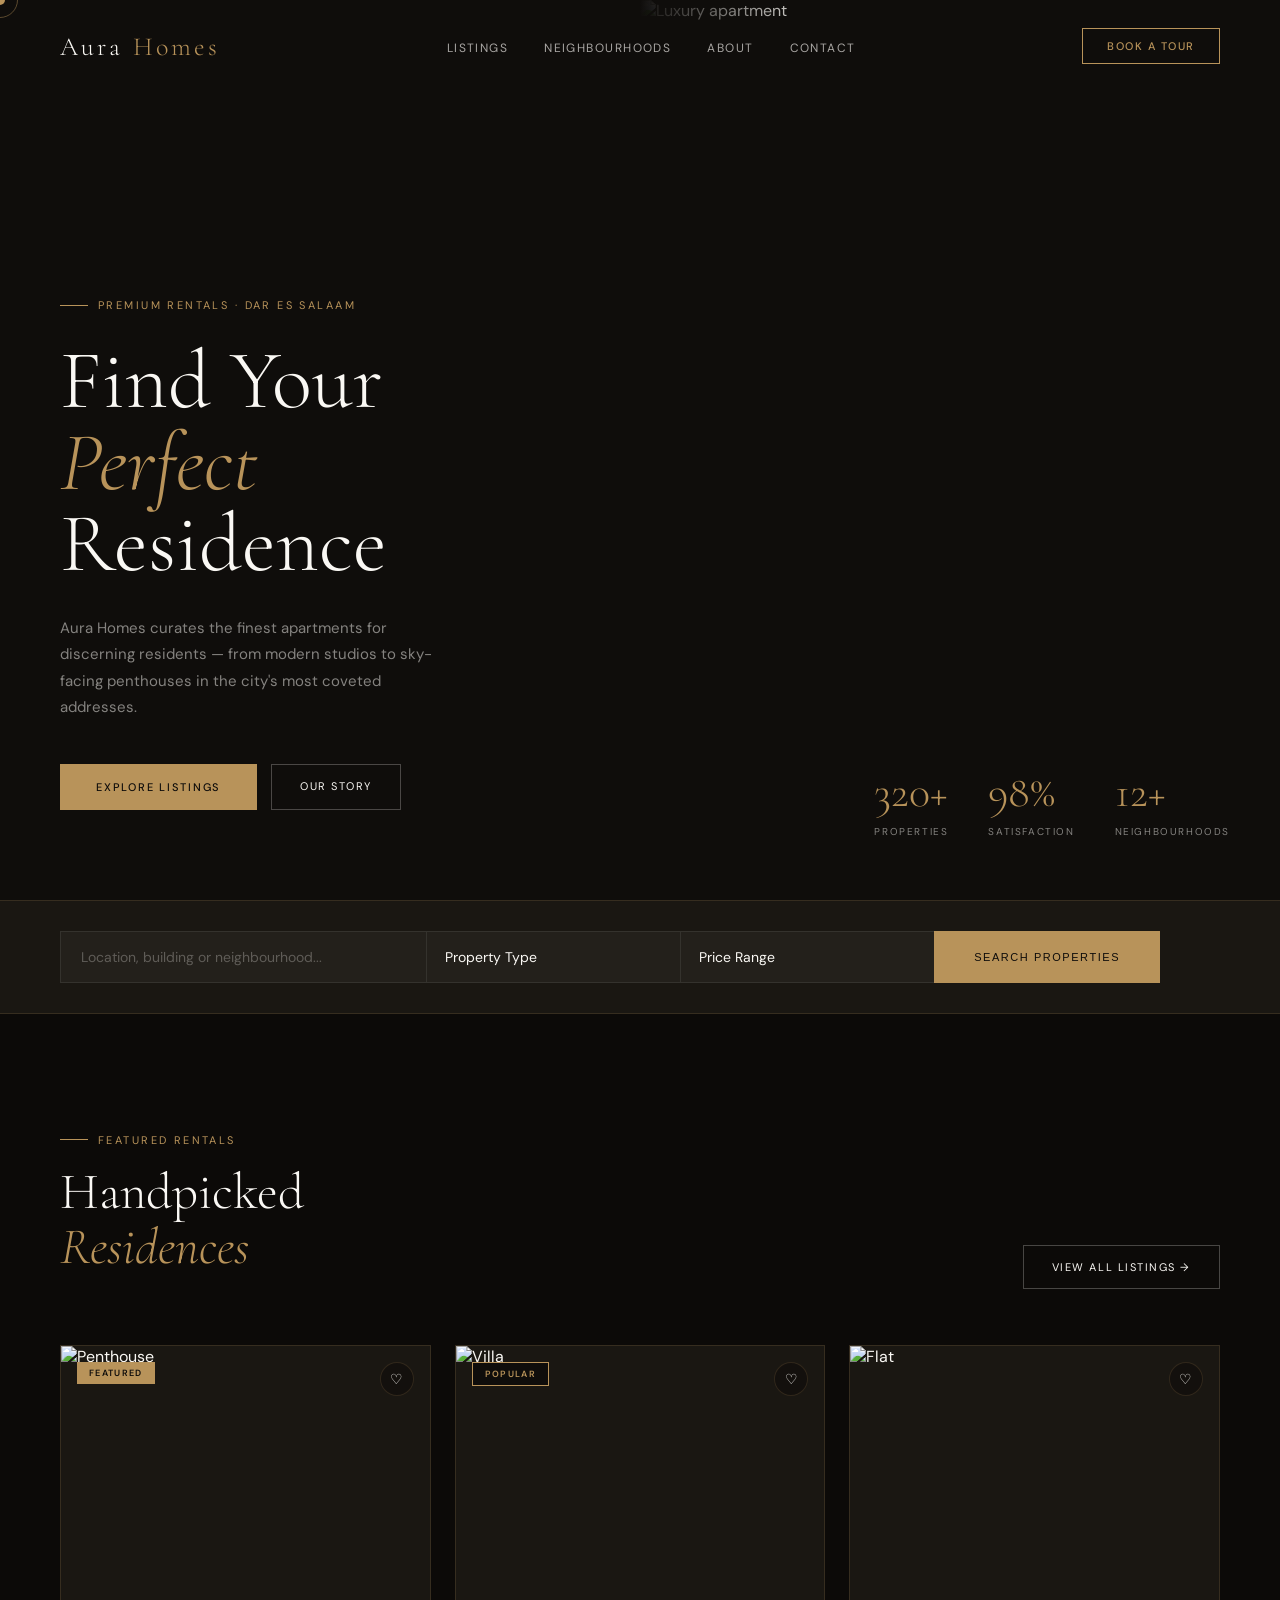
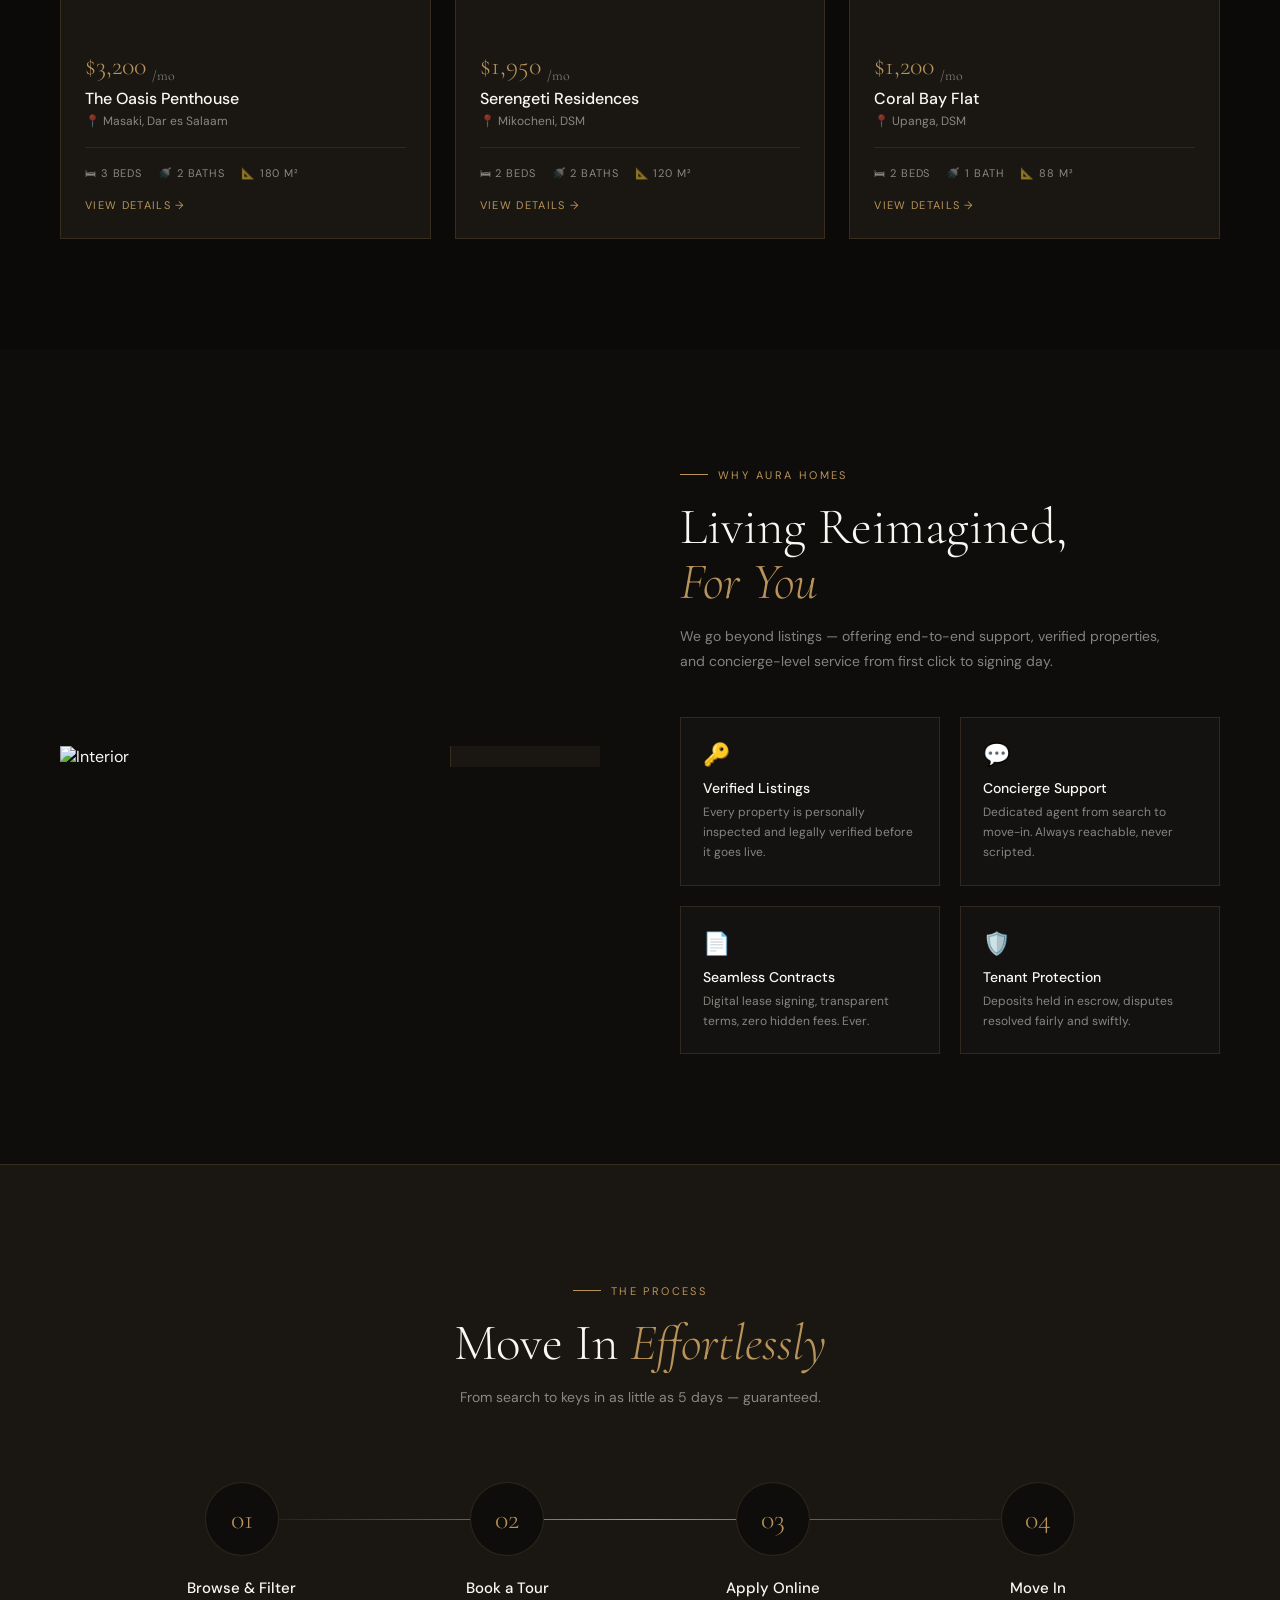
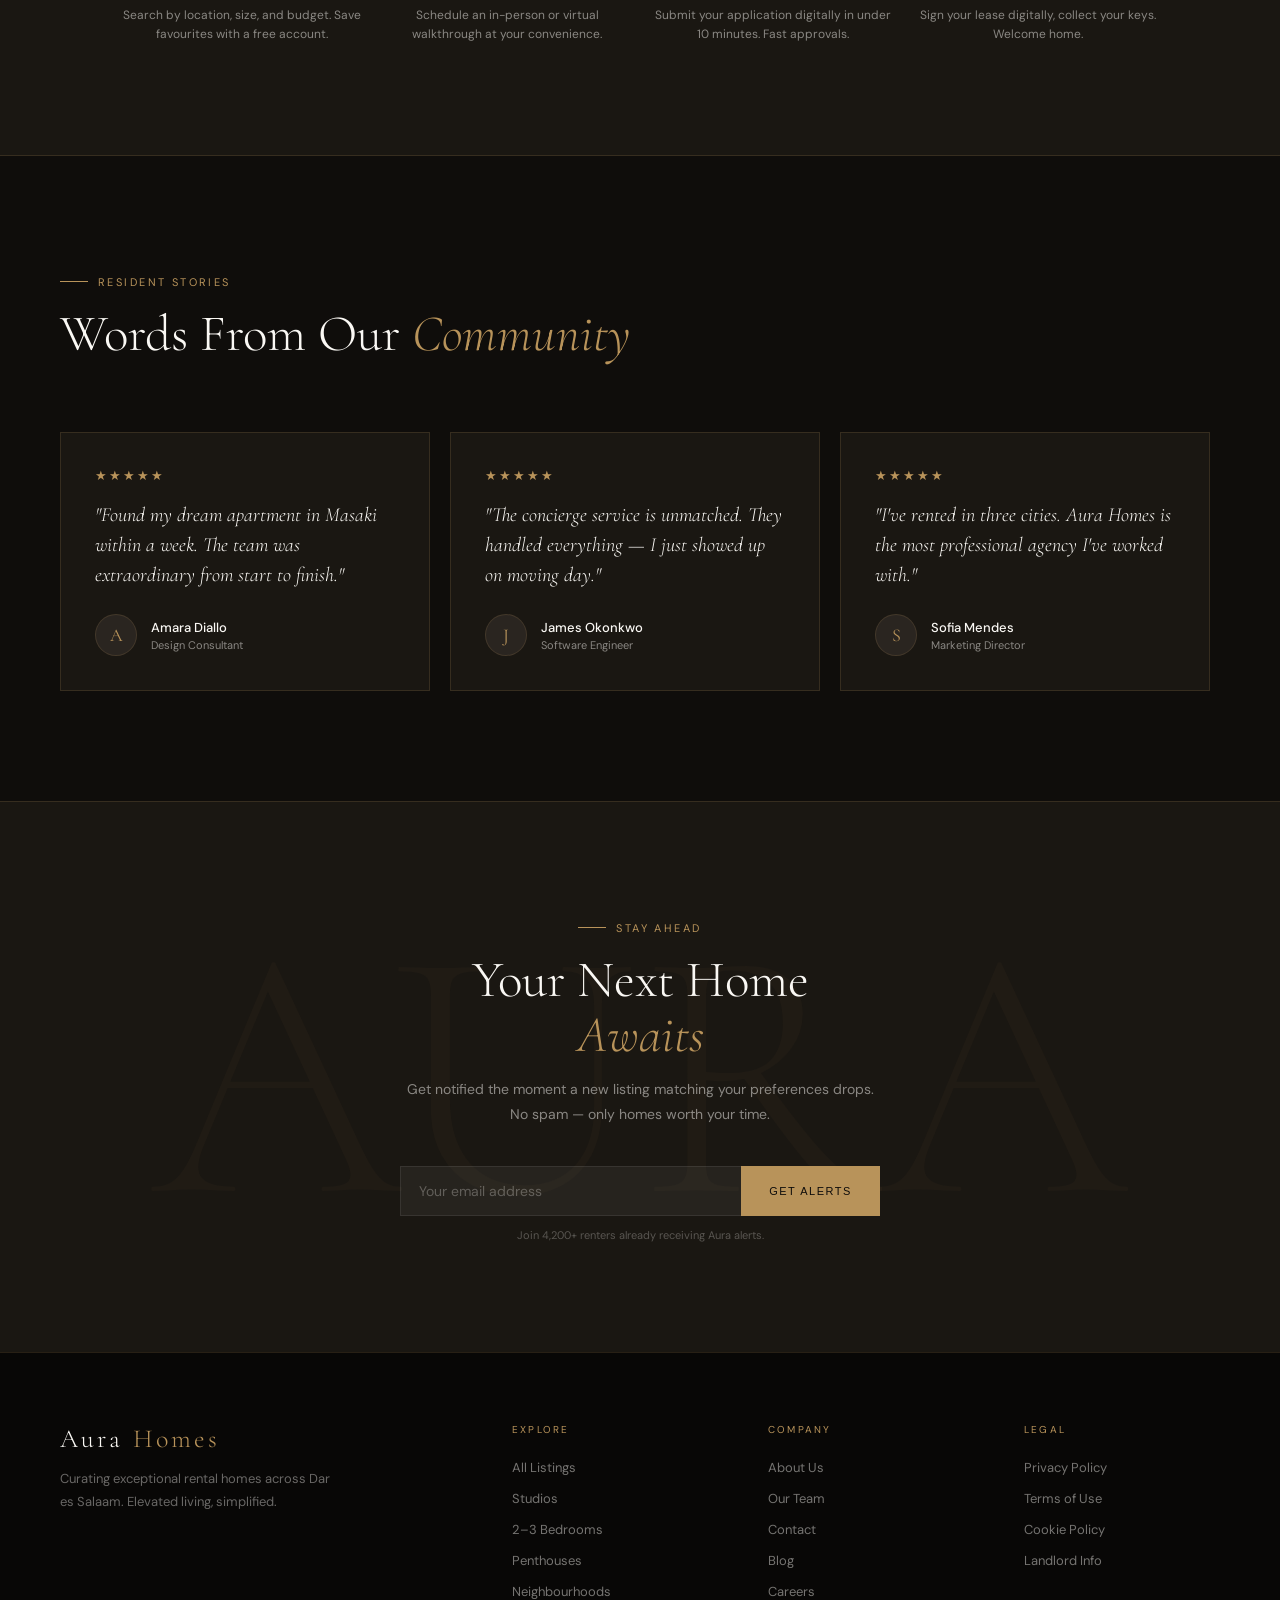
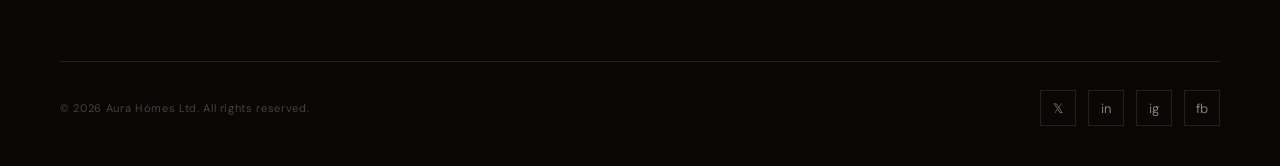
==== index.html @ 18a0aa03 "Add files via upload" ====
<!DOCTYPE html>
<html lang="en">
<head>
<meta charset="UTF-8"/>
<meta name="viewport" content="width=device-width, initial-scale=1.0"/>
<title>Aura Homes | Elevated Living in Dar es Salaam</title>
<link rel="stylesheet" href="shared.css"/>
<style>
/* ---- HERO ---- */
#hero {
  min-height: 100vh; display: grid; grid-template-columns: 1fr 1fr; position: relative;
}
.hero-left {
  display: flex; flex-direction: column; justify-content: flex-end;
  padding: 0 60px 90px; position: relative; z-index: 2;
}
.hero-tag { display: inline-flex; align-items: center; gap: 10px; font-size: 11px; letter-spacing: .22em; text-transform: uppercase; color: var(--gold); margin-bottom: 28px; opacity: 0; animation: fadeUp .8s .3s forwards; }
.hero-tag::before { content: ''; width: 28px; height: 1px; background: var(--gold); }
.hero-h1 { font-family: 'Cormorant Garamond', serif; font-size: clamp(58px, 6.5vw, 96px); font-weight: 300; line-height: .98; margin-bottom: 30px; opacity: 0; animation: fadeUp .9s .5s forwards; }
.hero-h1 em { font-style: italic; color: var(--gold); }
.hero-p { font-size: 15px; color: var(--muted); line-height: 1.75; max-width: 380px; margin-bottom: 44px; opacity: 0; animation: fadeUp .9s .7s forwards; }
.hero-actions { display: flex; gap: 14px; opacity: 0; animation: fadeUp .9s .9s forwards; }
.hero-right { position: relative; overflow: hidden; opacity: 0; animation: fadeIn 1.2s .4s forwards; }
.hero-right img { width: 100%; height: 100%; object-fit: cover; transform: scale(1.06); animation: slowZoom 12s 1.4s ease-out forwards; }
.hero-right::after { content: ''; position: absolute; inset: 0; background: linear-gradient(to right, var(--ink) 0%, transparent 30%); }
.hero-stats { position: absolute; bottom: 60px; right: 50px; display: flex; gap: 40px; z-index: 3; opacity: 0; animation: fadeUp .8s 1.2s forwards; }
.stat-num { font-family: 'Cormorant Garamond', serif; font-size: 44px; font-weight: 300; color: var(--gold); display: block; }
.stat-label { font-size: 10px; letter-spacing: .16em; text-transform: uppercase; color: var(--muted); }

/* SEARCH */
#search-bar { background: var(--card-bg); border-top: 1px solid var(--border); border-bottom: 1px solid var(--border); padding: 30px 60px; }
.search-row { display: flex; gap: 0; max-width: 1100px; }
.s-input { flex: 1.5; padding: 16px 20px; background: rgba(255,255,255,.04); border: 1px solid var(--border-sub); border-right: none; color: var(--canvas); font-family: 'DM Sans', sans-serif; font-size: 14px; outline: none; transition: border-color .3s; }
.s-input::placeholder { color: rgba(250,248,244,.28); }
.s-input:focus { border-color: var(--gold); z-index: 1; }
.s-select { flex: 1; padding: 16px 18px; background: rgba(255,255,255,.04); border: 1px solid var(--border-sub); border-right: none; color: var(--canvas); font-family: 'DM Sans', sans-serif; font-size: 14px; outline: none; appearance: none; cursor: none; }
.s-select option { background: #1a1712; }
.s-btn { padding: 16px 40px; background: var(--gold); border: none; color: var(--ink); font-size: 11px; font-weight: 500; letter-spacing: .14em; text-transform: uppercase; cursor: none; transition: background .3s; white-space: nowrap; }
.s-btn:hover { background: var(--gold-light); }

/* FEATURED */
#featured { background: var(--ink2); }
.feat-header { display: flex; justify-content: space-between; align-items: flex-end; margin-bottom: 56px; }
.listings-grid { display: grid; grid-template-columns: repeat(3,1fr); gap: 24px; }

/* WHY US */
#why { background: var(--ink); display: grid; grid-template-columns: 1fr 1fr; gap: 80px; align-items: center; }
.why-img-wrap { position: relative; overflow: hidden; }
.why-img-wrap img { width: 100%; display: block; }
.why-badge { position: absolute; bottom: -20px; right: -20px; width: 170px; height: 170px; background: var(--card-bg); border: 1px solid var(--border); display: flex; flex-direction: column; align-items: center; justify-content: center; }
.why-badge-num { font-family: 'Cormorant Garamond', serif; font-size: 50px; font-weight: 300; color: var(--gold); }
.why-badge-txt { font-size: 10px; letter-spacing: .14em; text-transform: uppercase; color: var(--muted); text-align: center; padding: 0 10px; }
.why-feats { display: grid; grid-template-columns: 1fr 1fr; gap: 20px; margin-top: 44px; }
.why-feat { padding: 22px; border: 1px solid var(--border); background: rgba(255,255,255,.02); transition: border-color .3s, background .3s; }
.why-feat:hover { border-color: var(--gold); background: var(--gold-dim); }
.why-feat-icon { font-size: 22px; margin-bottom: 10px; }
.why-feat-title { font-size: 14px; font-weight: 500; margin-bottom: 6px; }
.why-feat-text { font-size: 12px; color: var(--muted); line-height: 1.65; }

/* HOW IT WORKS */
#how { background: var(--card-bg); border-top: 1px solid var(--border); border-bottom: 1px solid var(--border); text-align: center; }
.how-head { max-width: 540px; margin: 0 auto 72px; }
.how-head .section-tag { justify-content: center; }
.steps { display: grid; grid-template-columns: repeat(4,1fr); gap: 2px; max-width: 1060px; margin: 0 auto; position: relative; }
.steps::before { content: ''; position: absolute; top: 37px; left: 12.5%; right: 12.5%; height: 1px; background: linear-gradient(to right, transparent, var(--gold), transparent); }
.step-num { width: 74px; height: 74px; border: 1px solid var(--border); background: var(--ink); border-radius: 50%; display: flex; align-items: center; justify-content: center; margin: 0 auto 22px; font-family: 'Cormorant Garamond', serif; font-size: 28px; font-weight: 300; color: var(--gold); position: relative; z-index: 1; transition: border-color .3s, background .3s; }
.step:hover .step-num { border-color: var(--gold); background: var(--gold-dim); }
.step-title { font-size: 15px; font-weight: 500; margin-bottom: 8px; }
.step-text { font-size: 12px; color: var(--muted); line-height: 1.65; padding: 0 10px; }

/* TESTIMONIALS */
#testimonials { background: var(--ink); overflow: hidden; }
.testi-head { display: flex; justify-content: space-between; align-items: flex-end; margin-bottom: 56px; }
.testi-track { display: flex; gap: 20px; animation: scrollTrack 30s linear infinite; width: max-content; }
.testi-track:hover { animation-play-state: paused; }
.testi-card { width: 370px; flex-shrink: 0; padding: 34px; background: var(--card-bg); border: 1px solid var(--border); transition: border-color .3s; }
.testi-card:hover { border-color: var(--gold); }
.stars { color: var(--gold); font-size: 13px; letter-spacing: 2px; margin-bottom: 16px; }
.testi-quote { font-family: 'Cormorant Garamond', serif; font-size: 20px; font-style: italic; font-weight: 300; line-height: 1.5; margin-bottom: 24px; }
.testi-author { display: flex; align-items: center; gap: 14px; }
.testi-av { width: 42px; height: 42px; border-radius: 50%; background: #2a2520; border: 1px solid var(--border); display: flex; align-items: center; justify-content: center; font-family: 'Cormorant Garamond', serif; font-size: 18px; color: var(--gold); }
.testi-name { font-size: 13px; font-weight: 500; margin-bottom: 2px; }
.testi-role { font-size: 11px; color: var(--muted); }

/* CTA BAND */
#cta-band { background: var(--card-bg); border-top: 1px solid var(--border); text-align: center; position: relative; overflow: hidden; }
#cta-band::before { content: 'AURA'; position: absolute; top: 50%; left: 50%; transform: translate(-50%,-50%); font-family: 'Cormorant Garamond', serif; font-size: 28vw; font-weight: 300; color: rgba(184,147,90,.035); white-space: nowrap; pointer-events: none; }
.cta-inner { position: relative; z-index: 1; max-width: 640px; margin: 0 auto; }
.cta-inner .section-tag { justify-content: center; }
.cta-inner .section-sub { margin: 0 auto 40px; }
.email-row { display: flex; max-width: 480px; margin: 0 auto; }
.email-input { flex: 1; padding: 15px 18px; background: rgba(255,255,255,.05); border: 1px solid var(--border-sub); border-right: none; color: var(--canvas); font-family: 'DM Sans', sans-serif; font-size: 14px; outline: none; transition: border-color .3s; }
.email-input::placeholder { color: rgba(250,248,244,.28); }
.email-input:focus { border-color: var(--gold); }
.email-btn { padding: 15px 28px; background: var(--gold); border: none; color: var(--ink); font-size: 11px; font-weight: 500; letter-spacing: .14em; text-transform: uppercase; cursor: none; transition: background .3s; }
.email-btn:hover { background: var(--gold-light); }
.cta-note { font-size: 11px; color: rgba(250,248,244,.28); margin-top: 12px; }

/* ANIMATIONS */
@keyframes fadeUp { from { opacity:0; transform: translateY(30px); } to { opacity:1; transform: translateY(0); } }
@keyframes fadeIn  { from { opacity:0; } to { opacity:1; } }
@keyframes slowZoom { from { transform: scale(1.06); } to { transform: scale(1); } }
@keyframes scrollTrack { from { transform: translateX(0); } to { transform: translateX(-50%); } }
</style>
</head>
<body>

<div class="cursor" id="cursor"></div>
<div class="cursor-ring" id="ring"></div>

<!-- NAV -->
<nav id="nav">
  <a href="index.html" class="nav-logo">Aura <span>Homes</span></a>
  <ul class="nav-links">
    <li><a href="listings.html">Listings</a></li>
    <li><a href="neighborhoods.html">Neighbourhoods</a></li>
    <li><a href="about.html">About</a></li>
    <li><a href="contact.html">Contact</a></li>
  </ul>
  <a href="contact.html" class="nav-cta">Book a Tour</a>
</nav>

<!-- HERO -->
<section id="hero">
  <div class="hero-left">
    <span class="hero-tag">Premium Rentals · Dar es Salaam</span>
    <h1 class="hero-h1">Find Your<br/><em>Perfect</em><br/>Residence</h1>
    <p class="hero-p">Aura Homes curates the finest apartments for discerning residents — from modern studios to sky-facing penthouses in the city's most coveted addresses.</p>
    <div class="hero-actions">
      <a href="listings.html" class="btn-primary">Explore Listings</a>
      <a href="about.html" class="btn-ghost">Our Story</a>
    </div>
  </div>
  <div class="hero-right">
    <img src="https://images.unsplash.com/photo-1600585154340-be6161a56a0c?w=1000&q=80" alt="Luxury apartment"/>
    <div class="hero-stats">
      <div class="stat"><span class="stat-num">320+</span><span class="stat-label">Properties</span></div>
      <div class="stat"><span class="stat-num">98%</span><span class="stat-label">Satisfaction</span></div>
      <div class="stat"><span class="stat-num">12+</span><span class="stat-label">Neighbourhoods</span></div>
    </div>
  </div>
</section>

<!-- SEARCH -->
<div id="search-bar">
  <div class="search-row">
    <input class="s-input" type="text" placeholder="Location, building or neighbourhood..."/>
    <select class="s-select"><option>Property Type</option><option>Studio</option><option>1 Bedroom</option><option>2 Bedrooms</option><option>3+ Bedrooms</option><option>Penthouse</option></select>
    <select class="s-select"><option>Price Range</option><option>Under $500</option><option>$500–$1,000</option><option>$1,000–$2,500</option><option>$2,500+</option></select>
    <button class="s-btn" onclick="location.href='listings.html'">Search Properties</button>
  </div>
</div>

<!-- FEATURED -->
<section class="section" id="featured">
  <div class="feat-header">
    <div class="reveal">
      <div class="section-tag">Featured Rentals</div>
      <h2 class="section-h2">Handpicked<br/><em>Residences</em></h2>
    </div>
    <a href="listings.html" class="btn-ghost reveal">View All Listings →</a>
  </div>
  <div class="listings-grid">
    <div class="prop-card reveal">
      <div class="prop-card-img-wrap">
        <img class="prop-card-img" src="https://images.unsplash.com/photo-1545324418-cc1a3fa10c00?w=700&q=80" alt="Penthouse"/>
        <div class="prop-card-badge">Featured</div>
        <div class="prop-card-fav">♡</div>
      </div>
      <div class="prop-card-body">
        <div class="prop-price">$3,200 <sub>/mo</sub></div>
        <div class="prop-name">The Oasis Penthouse</div>
        <div class="prop-loc">📍 Masaki, Dar es Salaam</div>
        <div class="prop-meta">
          <span>🛏 3 Beds</span><span>🚿 2 Baths</span><span>📐 180 m²</span>
        </div>
        <a href="property.html" style="display:inline-block;margin-top:18px;color:var(--gold);font-size:11px;letter-spacing:.12em;text-decoration:none;text-transform:uppercase;">View Details →</a>
      </div>
    </div>
    <div class="prop-card reveal reveal-d1">
      <div class="prop-card-img-wrap">
        <img class="prop-card-img" src="https://images.unsplash.com/photo-1512917774080-9991f1c4c750?w=700&q=80" alt="Villa"/>
        <div class="prop-card-badge" style="background:var(--ink);color:var(--gold);border:1px solid var(--gold);">Popular</div>
        <div class="prop-card-fav">♡</div>
      </div>
      <div class="prop-card-body">
        <div class="prop-price">$1,950 <sub>/mo</sub></div>
        <div class="prop-name">Serengeti Residences</div>
        <div class="prop-loc">📍 Mikocheni, DSM</div>
        <div class="prop-meta"><span>🛏 2 Beds</span><span>🚿 2 Baths</span><span>📐 120 m²</span></div>
        <a href="property.html" style="display:inline-block;margin-top:18px;color:var(--gold);font-size:11px;letter-spacing:.12em;text-decoration:none;text-transform:uppercase;">View Details →</a>
      </div>
    </div>
    <div class="prop-card reveal reveal-d2">
      <div class="prop-card-img-wrap">
        <img class="prop-card-img" src="https://images.unsplash.com/photo-1493809842364-78817add7ffb?w=700&q=80" alt="Flat"/>
        <div class="prop-card-fav">♡</div>
      </div>
      <div class="prop-card-body">
        <div class="prop-price">$1,200 <sub>/mo</sub></div>
        <div class="prop-name">Coral Bay Flat</div>
        <div class="prop-loc">📍 Upanga, DSM</div>
        <div class="prop-meta"><span>🛏 2 Beds</span><span>🚿 1 Bath</span><span>📐 88 m²</span></div>
        <a href="property.html" style="display:inline-block;margin-top:18px;color:var(--gold);font-size:11px;letter-spacing:.12em;text-decoration:none;text-transform:uppercase;">View Details →</a>
      </div>
    </div>
  </div>
</section>

<!-- WHY US -->
<section class="section" id="why">
  <div class="reveal">
    <div class="why-img-wrap">
      <img src="https://images.unsplash.com/photo-1560448204-e02f11c3d0e2?w=700&q=80" alt="Interior"/>
      <div class="why-badge"><span class="why-badge-num">7+</span><span class="why-badge-txt">Years of Excellence</span></div>
    </div>
  </div>
  <div>
    <div class="reveal">
      <div class="section-tag">Why Aura Homes</div>
      <h2 class="section-h2">Living Reimagined,<br/><em>For You</em></h2>
      <p class="section-sub">We go beyond listings — offering end-to-end support, verified properties, and concierge-level service from first click to signing day.</p>
    </div>
    <div class="why-feats">
      <div class="why-feat reveal reveal-d1"><div class="why-feat-icon">🔑</div><div class="why-feat-title">Verified Listings</div><div class="why-feat-text">Every property is personally inspected and legally verified before it goes live.</div></div>
      <div class="why-feat reveal reveal-d2"><div class="why-feat-icon">💬</div><div class="why-feat-title">Concierge Support</div><div class="why-feat-text">Dedicated agent from search to move-in. Always reachable, never scripted.</div></div>
      <div class="why-feat reveal reveal-d3"><div class="why-feat-icon">📄</div><div class="why-feat-title">Seamless Contracts</div><div class="why-feat-text">Digital lease signing, transparent terms, zero hidden fees. Ever.</div></div>
      <div class="why-feat reveal reveal-d4"><div class="why-feat-icon">🛡️</div><div class="why-feat-title">Tenant Protection</div><div class="why-feat-text">Deposits held in escrow, disputes resolved fairly and swiftly.</div></div>
    </div>
  </div>
</section>

<!-- HOW IT WORKS -->
<section class="section" id="how">
  <div class="how-head reveal"><div class="section-tag">The Process</div><h2 class="section-h2">Move In <em>Effortlessly</em></h2><p class="section-sub" style="margin:0 auto">From search to keys in as little as 5 days — guaranteed.</p></div>
  <div class="steps">
    <div class="step reveal reveal-d1"><div class="step-num">01</div><div class="step-title">Browse & Filter</div><div class="step-text">Search by location, size, and budget. Save favourites with a free account.</div></div>
    <div class="step reveal reveal-d2"><div class="step-num">02</div><div class="step-title">Book a Tour</div><div class="step-text">Schedule an in-person or virtual walkthrough at your convenience.</div></div>
    <div class="step reveal reveal-d3"><div class="step-num">03</div><div class="step-title">Apply Online</div><div class="step-text">Submit your application digitally in under 10 minutes. Fast approvals.</div></div>
    <div class="step reveal reveal-d4"><div class="step-num">04</div><div class="step-title">Move In</div><div class="step-text">Sign your lease digitally, collect your keys. Welcome home.</div></div>
  </div>
</section>

<!-- TESTIMONIALS -->
<section class="section" id="testimonials">
  <div class="testi-head"><div class="reveal"><div class="section-tag">Resident Stories</div><h2 class="section-h2">Words From Our <em>Community</em></h2></div></div>
  <div style="overflow:hidden">
    <div class="testi-track">
      <div class="testi-card"><div class="stars">★★★★★</div><div class="testi-quote">"Found my dream apartment in Masaki within a week. The team was extraordinary from start to finish."</div><div class="testi-author"><div class="testi-av">A</div><div><div class="testi-name">Amara Diallo</div><div class="testi-role">Design Consultant</div></div></div></div>
      <div class="testi-card"><div class="stars">★★★★★</div><div class="testi-quote">"The concierge service is unmatched. They handled everything — I just showed up on moving day."</div><div class="testi-author"><div class="testi-av">J</div><div><div class="testi-name">James Okonkwo</div><div class="testi-role">Software Engineer</div></div></div></div>
      <div class="testi-card"><div class="stars">★★★★★</div><div class="testi-quote">"I've rented in three cities. Aura Homes is the most professional agency I've worked with."</div><div class="testi-author"><div class="testi-av">S</div><div><div class="testi-name">Sofia Mendes</div><div class="testi-role">Marketing Director</div></div></div></div>
      <div class="testi-card"><div class="stars">★★★★★</div><div class="testi-quote">"Transparent pricing, zero hidden charges, and a beautiful apartment. What more could you ask?"</div><div class="testi-author"><div class="testi-av">K</div><div><div class="testi-name">Kwame Asante</div><div class="testi-role">Finance Analyst</div></div></div></div>
      <div class="testi-card"><div class="stars">★★★★★</div><div class="testi-quote">"Relocated from Nairobi and they made the entire process feel simple. Truly above and beyond."</div><div class="testi-author"><div class="testi-av">N</div><div><div class="testi-name">Naledi Khumalo</div><div class="testi-role">NGO Director</div></div></div></div>
      <!-- duplicate for loop -->
      <div class="testi-card"><div class="stars">★★★★★</div><div class="testi-quote">"Found my dream apartment in Masaki within a week. The team was extraordinary from start to finish."</div><div class="testi-author"><div class="testi-av">A</div><div><div class="testi-name">Amara Diallo</div><div class="testi-role">Design Consultant</div></div></div></div>
      <div class="testi-card"><div class="stars">★★★★★</div><div class="testi-quote">"The concierge service is unmatched. They handled everything — I just showed up on moving day."</div><div class="testi-author"><div class="testi-av">J</div><div><div class="testi-name">James Okonkwo</div><div class="testi-role">Software Engineer</div></div></div></div>
      <div class="testi-card"><div class="stars">★★★★★</div><div class="testi-quote">"I've rented in three cities. Aura Homes is the most professional agency I've worked with."</div><div class="testi-author"><div class="testi-av">S</div><div><div class="testi-name">Sofia Mendes</div><div class="testi-role">Marketing Director</div></div></div></div>
      <div class="testi-card"><div class="stars">★★★★★</div><div class="testi-quote">"Transparent pricing, zero hidden charges, and a beautiful apartment. What more could you ask?"</div><div class="testi-author"><div class="testi-av">K</div><div><div class="testi-name">Kwame Asante</div><div class="testi-role">Finance Analyst</div></div></div></div>
      <div class="testi-card"><div class="stars">★★★★★</div><div class="testi-quote">"Relocated from Nairobi and they made the entire process feel simple. Truly above and beyond."</div><div class="testi-author"><div class="testi-av">N</div><div><div class="testi-name">Naledi Khumalo</div><div class="testi-role">NGO Director</div></div></div></div>
    </div>
  </div>
</section>

<!-- CTA -->
<section class="section" id="cta-band">
  <div class="cta-inner">
    <div class="reveal"><div class="section-tag">Stay Ahead</div><h2 class="section-h2">Your Next Home<br/><em>Awaits</em></h2><p class="section-sub">Get notified the moment a new listing matching your preferences drops. No spam — only homes worth your time.</p></div>
    <div class="reveal reveal-d2">
      <div class="email-row"><input class="email-input" type="email" placeholder="Your email address"/><button class="email-btn">Get Alerts</button></div>
      <p class="cta-note">Join 4,200+ renters already receiving Aura alerts.</p>
    </div>
  </div>
</section>

<!-- FOOTER -->
<footer>
  <div class="footer-top">
    <div class="footer-brand"><a href="index.html" class="nav-logo">Aura <span>Homes</span></a><p>Curating exceptional rental homes across Dar es Salaam. Elevated living, simplified.</p></div>
    <div><div class="footer-col-title">Explore</div><ul class="footer-links"><li><a href="listings.html">All Listings</a></li><li><a href="listings.html">Studios</a></li><li><a href="listings.html">2–3 Bedrooms</a></li><li><a href="listings.html">Penthouses</a></li><li><a href="neighborhoods.html">Neighbourhoods</a></li></ul></div>
    <div><div class="footer-col-title">Company</div><ul class="footer-links"><li><a href="about.html">About Us</a></li><li><a href="about.html">Our Team</a></li><li><a href="contact.html">Contact</a></li><li><a href="#">Blog</a></li><li><a href="#">Careers</a></li></ul></div>
    <div><div class="footer-col-title">Legal</div><ul class="footer-links"><li><a href="#">Privacy Policy</a></li><li><a href="#">Terms of Use</a></li><li><a href="#">Cookie Policy</a></li><li><a href="#">Landlord Info</a></li></ul></div>
  </div>
  <div class="footer-bottom">
    <div class="footer-copy">© 2026 Aura Homes Ltd. All rights reserved.</div>
    <div class="footer-socials"><a href="#" class="social-link">𝕏</a><a href="#" class="social-link">in</a><a href="#" class="social-link">ig</a><a href="#" class="social-link">fb</a></div>
  </div>
</footer>

<script>
  // Cursor
  const cur = document.getElementById('cursor'), ring = document.getElementById('ring');
  let rx=0,ry=0;
  document.addEventListener('mousemove', e => { cur.style.left=e.clientX+'px'; cur.style.top=e.clientY+'px'; });
  (function anim(){ rx+=(parseFloat(cur.style.left||0)-rx)*.12; ry+=(parseFloat(cur.style.top||0)-ry)*.12; ring.style.left=rx+'px'; ring.style.top=ry+'px'; requestAnimationFrame(anim); })();
  // Nav
  window.addEventListener('scroll',()=>{ document.getElementById('nav').classList.toggle('scrolled',scrollY>60); reveal(); });
  // Reveal
  function reveal(){ document.querySelectorAll('.reveal').forEach(el=>{ if(el.getBoundingClientRect().top<innerHeight-100) el.classList.add('visible'); }); }
  reveal();
</script>
</body>
</html>
---- shared.css ----
/* =============================================
   AURA HOMES — SHARED DESIGN SYSTEM
   ============================================= */

@import url('https://fonts.googleapis.com/css2?family=Cormorant+Garamond:ital,wght@0,300;0,400;0,600;1,300;1,400&family=DM+Sans:wght@300;400;500&display=swap');

:root {
  --ink:        #0f0d0b;
  --ink2:       #0c0a08;
  --canvas:     #faf8f4;
  --sand:       #e8e0d0;
  --gold:       #b8935a;
  --gold-light: #d4af7a;
  --gold-dim:   rgba(184,147,90,0.15);
  --muted:      rgba(250,248,244,0.5);
  --card-bg:    #1a1712;
  --border:     rgba(184,147,90,0.18);
  --border-sub: rgba(250,248,244,0.08);
  --ease:       cubic-bezier(0.22, 1, 0.36, 1);
}

*, *::before, *::after { box-sizing: border-box; margin: 0; padding: 0; }
html { scroll-behavior: smooth; }
body {
  font-family: 'DM Sans', sans-serif;
  background: var(--ink);
  color: var(--canvas);
  overflow-x: hidden;
  cursor: none;
}

/* SCROLLBAR */
::-webkit-scrollbar { width: 4px; }
::-webkit-scrollbar-track { background: var(--ink); }
::-webkit-scrollbar-thumb { background: var(--gold); border-radius: 2px; }

/* CURSOR */
.cursor {
  position: fixed; top: 0; left: 0;
  width: 10px; height: 10px; background: var(--gold); border-radius: 50%;
  pointer-events: none; z-index: 9999;
  transform: translate(-50%,-50%);
  transition: width .3s, height .3s, background .3s;
}
.cursor-ring {
  position: fixed; top: 0; left: 0;
  width: 36px; height: 36px;
  border: 1px solid rgba(184,147,90,.45); border-radius: 50%;
  pointer-events: none; z-index: 9998;
  transform: translate(-50%,-50%);
}

/* ---- NAV ---- */
nav {
  position: fixed; top: 0; left: 0; right: 0; z-index: 500;
  display: flex; align-items: center; justify-content: space-between;
  padding: 28px 60px;
  transition: padding .5s var(--ease), background .5s ease;
}
nav.scrolled {
  padding: 16px 60px;
  background: rgba(15,13,11,.93);
  backdrop-filter: blur(20px);
  border-bottom: 1px solid var(--border);
}
.nav-logo {
  font-family: 'Cormorant Garamond', serif;
  font-size: 26px; font-weight: 300; letter-spacing: .12em;
  color: var(--canvas); text-decoration: none;
}
.nav-logo span { color: var(--gold); }
.nav-links { display: flex; gap: 36px; list-style: none; }
.nav-links a {
  font-size: 12px; letter-spacing: .12em; text-transform: uppercase;
  color: rgba(250,248,244,.65); text-decoration: none;
  transition: color .3s ease; position: relative;
}
.nav-links a::after {
  content: ''; position: absolute; bottom: -3px; left: 0; right: 0;
  height: 1px; background: var(--gold);
  transform: scaleX(0); transition: transform .3s var(--ease);
}
.nav-links a:hover, .nav-links a.active { color: var(--gold); }
.nav-links a:hover::after, .nav-links a.active::after { transform: scaleX(1); }
.nav-cta {
  padding: 10px 24px; border: 1px solid var(--gold);
  color: var(--gold); font-size: 11px; font-weight: 500;
  letter-spacing: .14em; text-transform: uppercase;
  text-decoration: none; cursor: none;
  transition: background .3s, color .3s;
}
.nav-cta:hover { background: var(--gold); color: var(--ink); }

/* ---- BUTTONS ---- */
.btn-primary {
  display: inline-block; padding: 16px 36px;
  background: var(--gold); color: var(--ink);
  font-size: 11px; font-weight: 500; letter-spacing: .16em;
  text-transform: uppercase; text-decoration: none; border: none; cursor: none;
  transition: background .3s, transform .3s var(--ease);
}
.btn-primary:hover { background: var(--gold-light); transform: translateY(-2px); }
.btn-ghost {
  display: inline-block; padding: 14px 28px;
  background: transparent; color: var(--canvas);
  font-size: 11px; font-weight: 400; letter-spacing: .14em;
  text-transform: uppercase; text-decoration: none;
  border: 1px solid rgba(250,248,244,.25); cursor: none;
  transition: border-color .3s, color .3s;
}
.btn-ghost:hover { border-color: var(--canvas); }
.btn-gold-outline {
  display: inline-block; padding: 12px 26px;
  background: transparent; color: var(--gold);
  font-size: 11px; font-weight: 400; letter-spacing: .14em;
  text-transform: uppercase; text-decoration: none;
  border: 1px solid var(--gold); cursor: none;
  transition: background .3s, color .3s;
}
.btn-gold-outline:hover { background: var(--gold-dim); }

/* ---- SECTION UTILITIES ---- */
.section { padding: 110px 60px; }
.section-dark { background: var(--ink2); }
.section-card { background: var(--card-bg); }
.section-tag {
  display: inline-flex; align-items: center; gap: 10px;
  font-size: 11px; letter-spacing: .22em; text-transform: uppercase;
  color: var(--gold); margin-bottom: 18px;
}
.section-tag::before { content: ''; display: block; width: 28px; height: 1px; background: var(--gold); }
.section-h2 {
  font-family: 'Cormorant Garamond', serif;
  font-size: clamp(36px, 4vw, 58px); font-weight: 300; line-height: 1.08;
  margin-bottom: 14px;
}
.section-h2 em { font-style: italic; color: var(--gold); }
.section-sub {
  font-size: 14px; color: var(--muted); line-height: 1.75;
  max-width: 480px;
}

/* ---- PAGE HEADER ---- */
.page-header {
  padding: 160px 60px 90px;
  background: var(--card-bg);
  border-bottom: 1px solid var(--border);
  position: relative; overflow: hidden;
}
.page-header::before {
  content: attr(data-bg-text);
  position: absolute; bottom: -10px; right: 40px;
  font-family: 'Cormorant Garamond', serif;
  font-size: 18vw; font-weight: 300;
  color: rgba(184,147,90,.04); pointer-events: none; white-space: nowrap;
}
.breadcrumb {
  display: flex; align-items: center; gap: 8px;
  font-size: 11px; letter-spacing: .12em; text-transform: uppercase;
  color: var(--muted); margin-bottom: 20px;
}
.breadcrumb a { color: var(--gold); text-decoration: none; }
.breadcrumb span { color: var(--muted); }

/* ---- PROPERTY CARD ---- */
.prop-card {
  background: var(--card-bg); border: 1px solid var(--border);
  overflow: hidden; position: relative; cursor: none;
  transition: border-color .4s, transform .4s var(--ease);
}
.prop-card:hover { border-color: var(--gold); transform: translateY(-6px); }
.prop-card-img-wrap { position: relative; overflow: hidden; }
.prop-card-img {
  width: 100%; height: 280px; object-fit: cover; display: block;
  transition: transform .7s var(--ease);
}
.prop-card:hover .prop-card-img { transform: scale(1.06); }
.prop-card-badge {
  position: absolute; top: 16px; left: 16px;
  background: var(--gold); color: var(--ink);
  font-size: 9px; font-weight: 600; letter-spacing: .15em;
  text-transform: uppercase; padding: 5px 12px;
}
.prop-card-fav {
  position: absolute; top: 16px; right: 16px;
  width: 34px; height: 34px; border-radius: 50%;
  background: rgba(15,13,11,.6); border: 1px solid var(--border);
  display: flex; align-items: center; justify-content: center;
  font-size: 14px; cursor: none; transition: background .3s;
}
.prop-card-fav:hover { background: rgba(184,147,90,.2); }
.prop-card-body { padding: 24px; }
.prop-price {
  font-family: 'Cormorant Garamond', serif;
  font-size: 26px; font-weight: 300; color: var(--gold); margin-bottom: 4px;
}
.prop-price sub { font-size: 14px; color: var(--muted); }
.prop-name { font-size: 16px; font-weight: 500; margin-bottom: 4px; }
.prop-loc { font-size: 12px; color: var(--muted); margin-bottom: 18px; }
.prop-meta {
  display: flex; gap: 16px; padding-top: 18px;
  border-top: 1px solid var(--border-sub);
  font-size: 11px; letter-spacing: .08em; color: var(--muted);
  text-transform: uppercase;
}

/* ---- FOOTER ---- */
footer {
  background: #080706;
  border-top: 1px solid var(--border);
  padding: 70px 60px 40px;
}
.footer-top {
  display: grid; grid-template-columns: 2fr 1fr 1fr 1fr;
  gap: 60px; margin-bottom: 60px;
}
.footer-brand p { font-size: 13px; color: rgba(250,248,244,.4); line-height: 1.75; max-width: 280px; margin-top: 14px; }
.footer-col-title { font-size: 10px; letter-spacing: .22em; text-transform: uppercase; color: var(--gold); margin-bottom: 20px; }
.footer-links { list-style: none; display: flex; flex-direction: column; gap: 10px; }
.footer-links a { font-size: 13px; color: rgba(250,248,244,.45); text-decoration: none; transition: color .3s; }
.footer-links a:hover { color: var(--canvas); }
.footer-bottom {
  border-top: 1px solid var(--border);
  padding-top: 28px;
  display: flex; justify-content: space-between; align-items: center;
}
.footer-copy { font-size: 11px; color: rgba(250,248,244,.25); letter-spacing: .06em; }
.footer-socials { display: flex; gap: 12px; }
.social-link {
  width: 36px; height: 36px; border: 1px solid var(--border);
  display: flex; align-items: center; justify-content: center;
  text-decoration: none; font-size: 13px; color: var(--muted);
  transition: border-color .3s, color .3s;
}
.social-link:hover { border-color: var(--gold); color: var(--gold); }

/* ---- FORM ELEMENTS ---- */
.form-group { margin-bottom: 20px; }
.form-label { display: block; font-size: 11px; letter-spacing: .14em; text-transform: uppercase; color: var(--muted); margin-bottom: 8px; }
.form-input, .form-select, .form-textarea {
  width: 100%; padding: 14px 18px;
  background: rgba(255,255,255,.04); border: 1px solid var(--border-sub);
  color: var(--canvas); font-family: 'DM Sans', sans-serif; font-size: 14px;
  outline: none; transition: border-color .3s; appearance: none;
}
.form-input::placeholder, .form-textarea::placeholder { color: rgba(250,248,244,.25); }
.form-input:focus, .form-select:focus, .form-textarea:focus { border-color: var(--gold); }
.form-textarea { resize: vertical; min-height: 130px; }
.form-select { cursor: none; }
.form-select option { background: #1a1712; }

/* ---- REVEAL ANIMATION ---- */
.reveal { opacity: 0; transform: translateY(36px); transition: opacity .8s ease, transform .8s var(--ease); }
.reveal.visible { opacity: 1; transform: translateY(0); }
.reveal-d1 { transition-delay: .1s; }
.reveal-d2 { transition-delay: .2s; }
.reveal-d3 { transition-delay: .3s; }
.reveal-d4 { transition-delay: .4s; }
.reveal-d5 { transition-delay: .5s; }

/* ---- DIVIDER ---- */
.divider { width: 60px; height: 1px; background: var(--gold); margin: 24px 0; }

/* ---- TAG PILL ---- */
.tag-pill {
  display: inline-block; padding: 5px 14px;
  border: 1px solid var(--border); font-size: 11px;
  color: var(--muted); letter-spacing: .1em;
}

/* ---- SHARED SCRIPT (included inline per page) ---- */
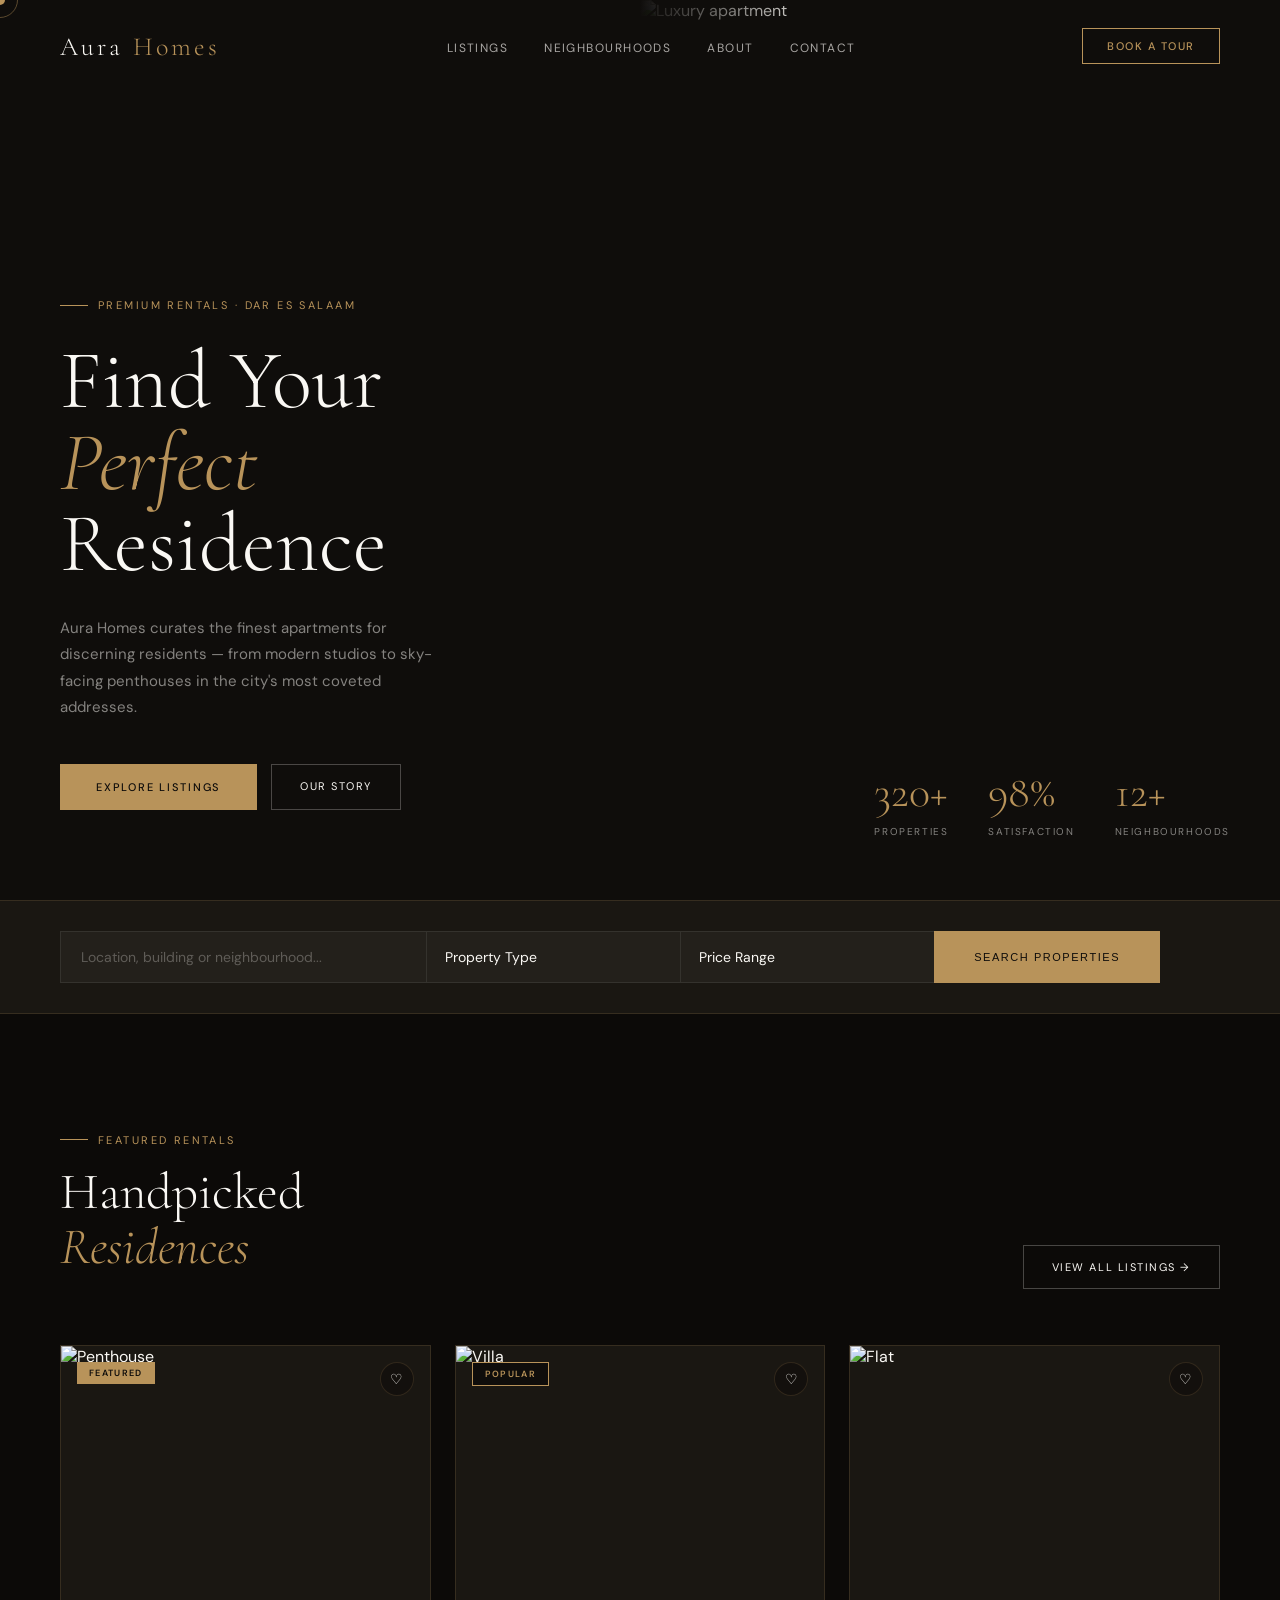
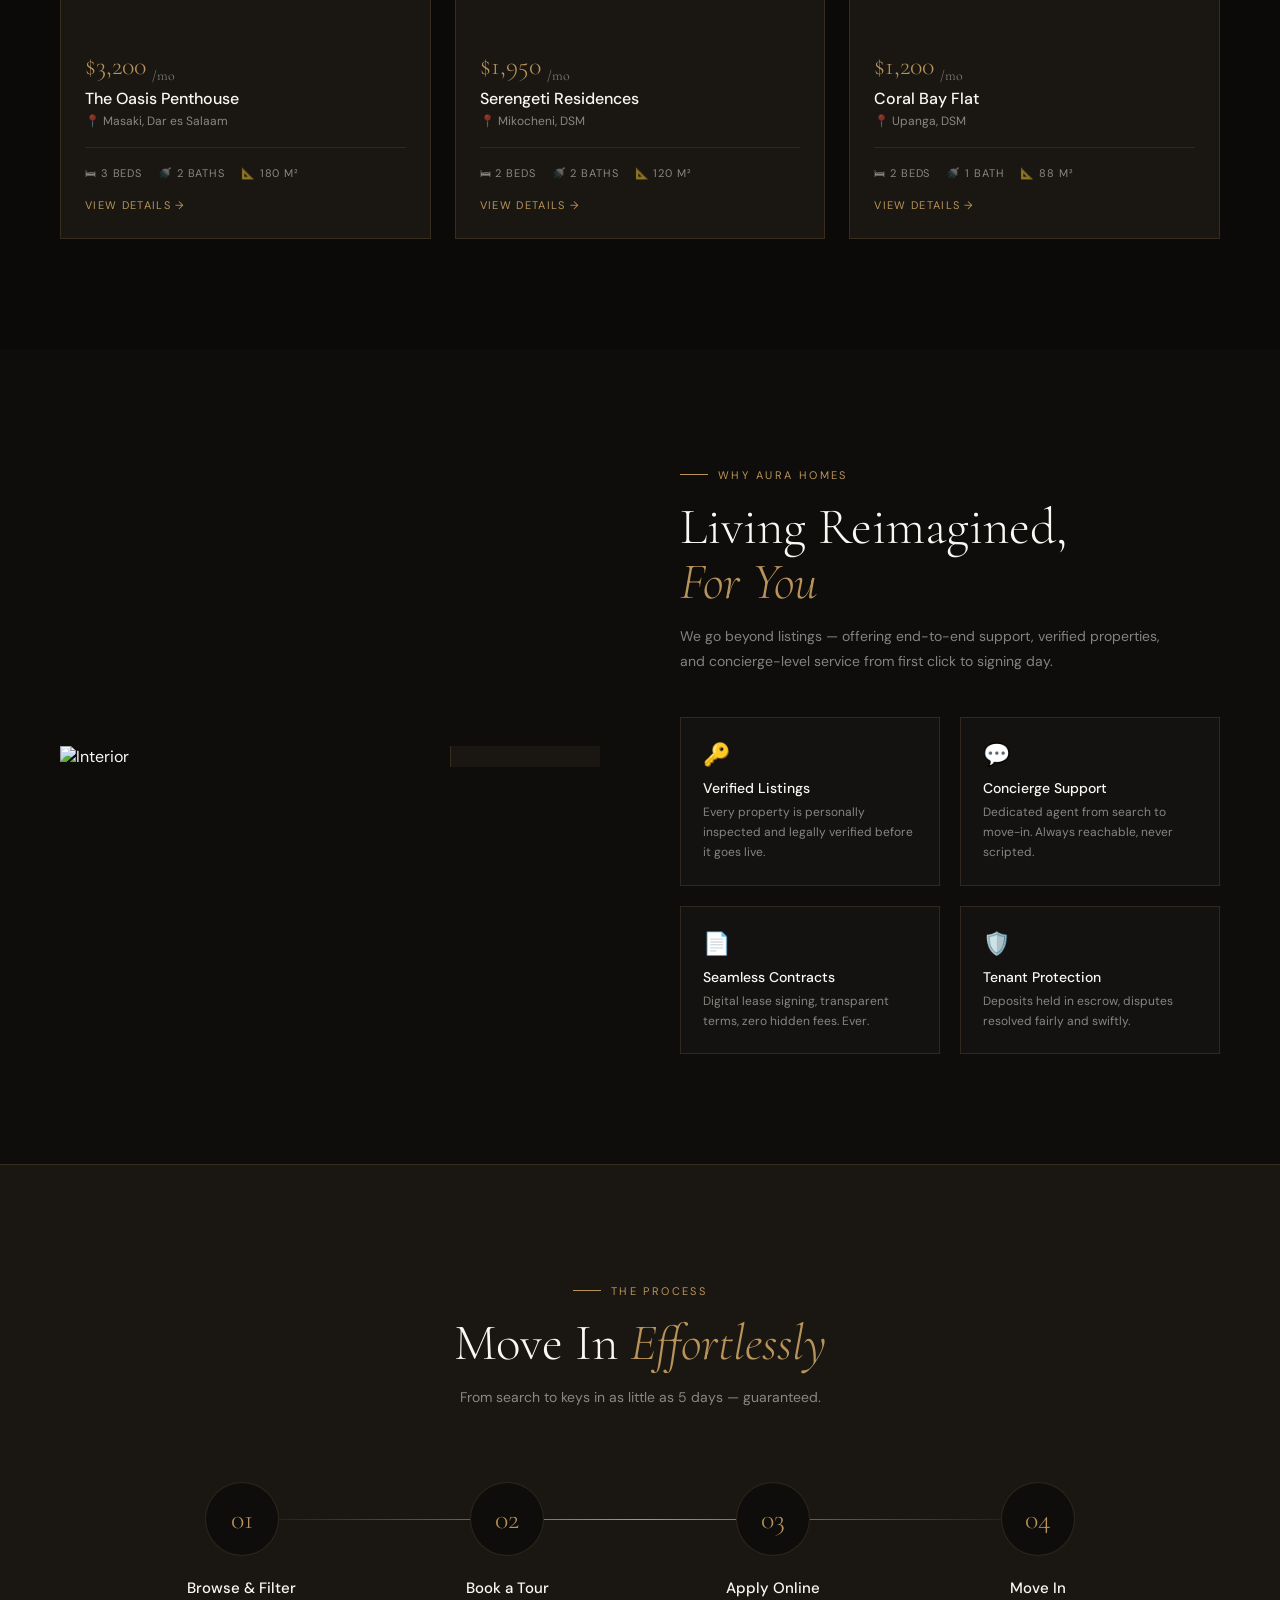
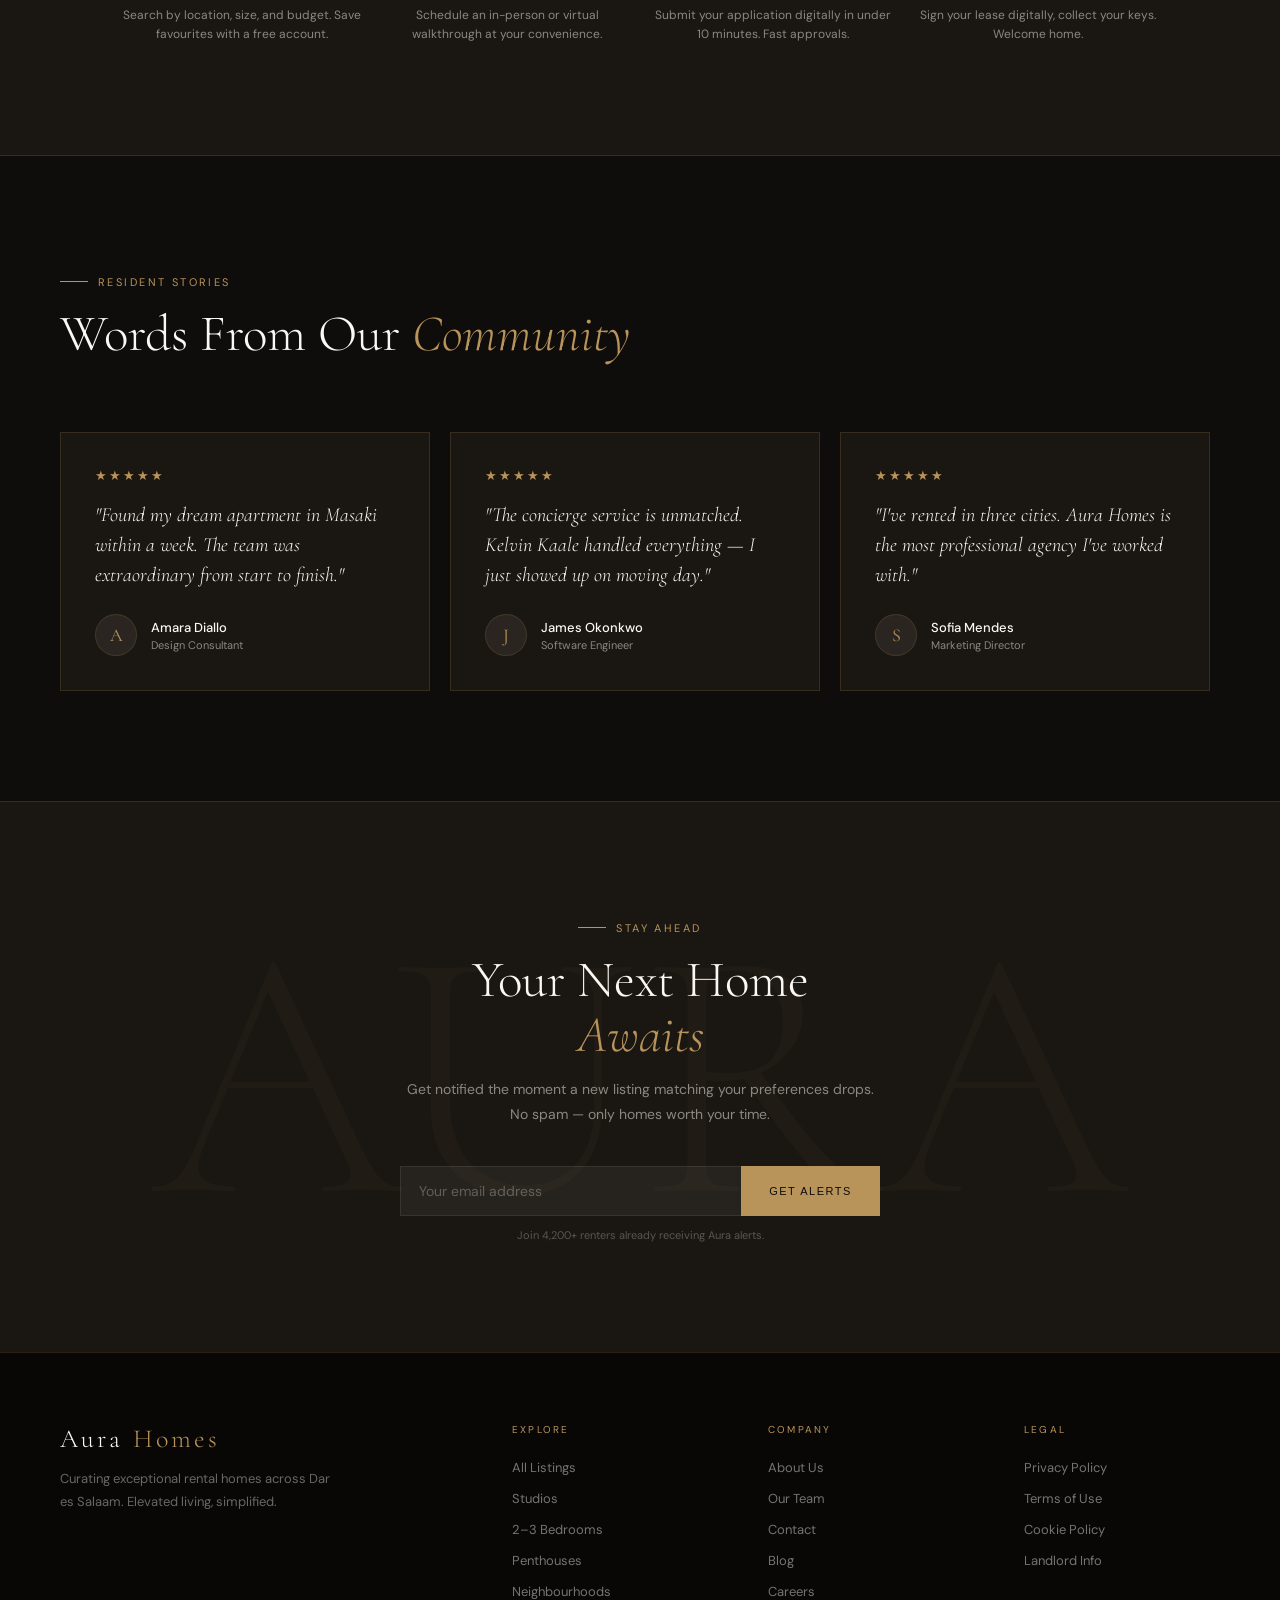
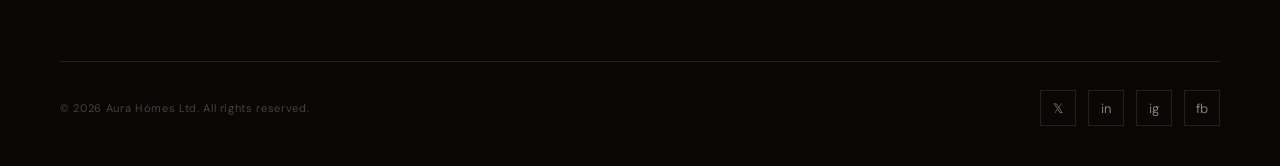
==== commit b411feb2: "Modify testimonial for James Okonkwo Updated testimonial quote to include Kelvin Kaale's name." ====
--- a/index.html
+++ b/index.html
@@ -247,7 +247,7 @@
   <div style="overflow:hidden">
     <div class="testi-track">
       <div class="testi-card"><div class="stars">★★★★★</div><div class="testi-quote">"Found my dream apartment in Masaki within a week. The team was extraordinary from start to finish."</div><div class="testi-author"><div class="testi-av">A</div><div><div class="testi-name">Amara Diallo</div><div class="testi-role">Design Consultant</div></div></div></div>
-      <div class="testi-card"><div class="stars">★★★★★</div><div class="testi-quote">"The concierge service is unmatched. They handled everything — I just showed up on moving day."</div><div class="testi-author"><div class="testi-av">J</div><div><div class="testi-name">James Okonkwo</div><div class="testi-role">Software Engineer</div></div></div></div>
+      <div class="testi-card"><div class="stars">★★★★★</div><div class="testi-quote">"The concierge service is unmatched. Kelvin Kaale handled everything — I just showed up on moving day."</div><div class="testi-author"><div class="testi-av">J</div><div><div class="testi-name">James Okonkwo</div><div class="testi-role">Software Engineer</div></div></div></div>
       <div class="testi-card"><div class="stars">★★★★★</div><div class="testi-quote">"I've rented in three cities. Aura Homes is the most professional agency I've worked with."</div><div class="testi-author"><div class="testi-av">S</div><div><div class="testi-name">Sofia Mendes</div><div class="testi-role">Marketing Director</div></div></div></div>
       <div class="testi-card"><div class="stars">★★★★★</div><div class="testi-quote">"Transparent pricing, zero hidden charges, and a beautiful apartment. What more could you ask?"</div><div class="testi-author"><div class="testi-av">K</div><div><div class="testi-name">Kwame Asante</div><div class="testi-role">Finance Analyst</div></div></div></div>
       <div class="testi-card"><div class="stars">★★★★★</div><div class="testi-quote">"Relocated from Nairobi and they made the entire process feel simple. Truly above and beyond."</div><div class="testi-author"><div class="testi-av">N</div><div><div class="testi-name">Naledi Khumalo</div><div class="testi-role">NGO Director</div></div></div></div>
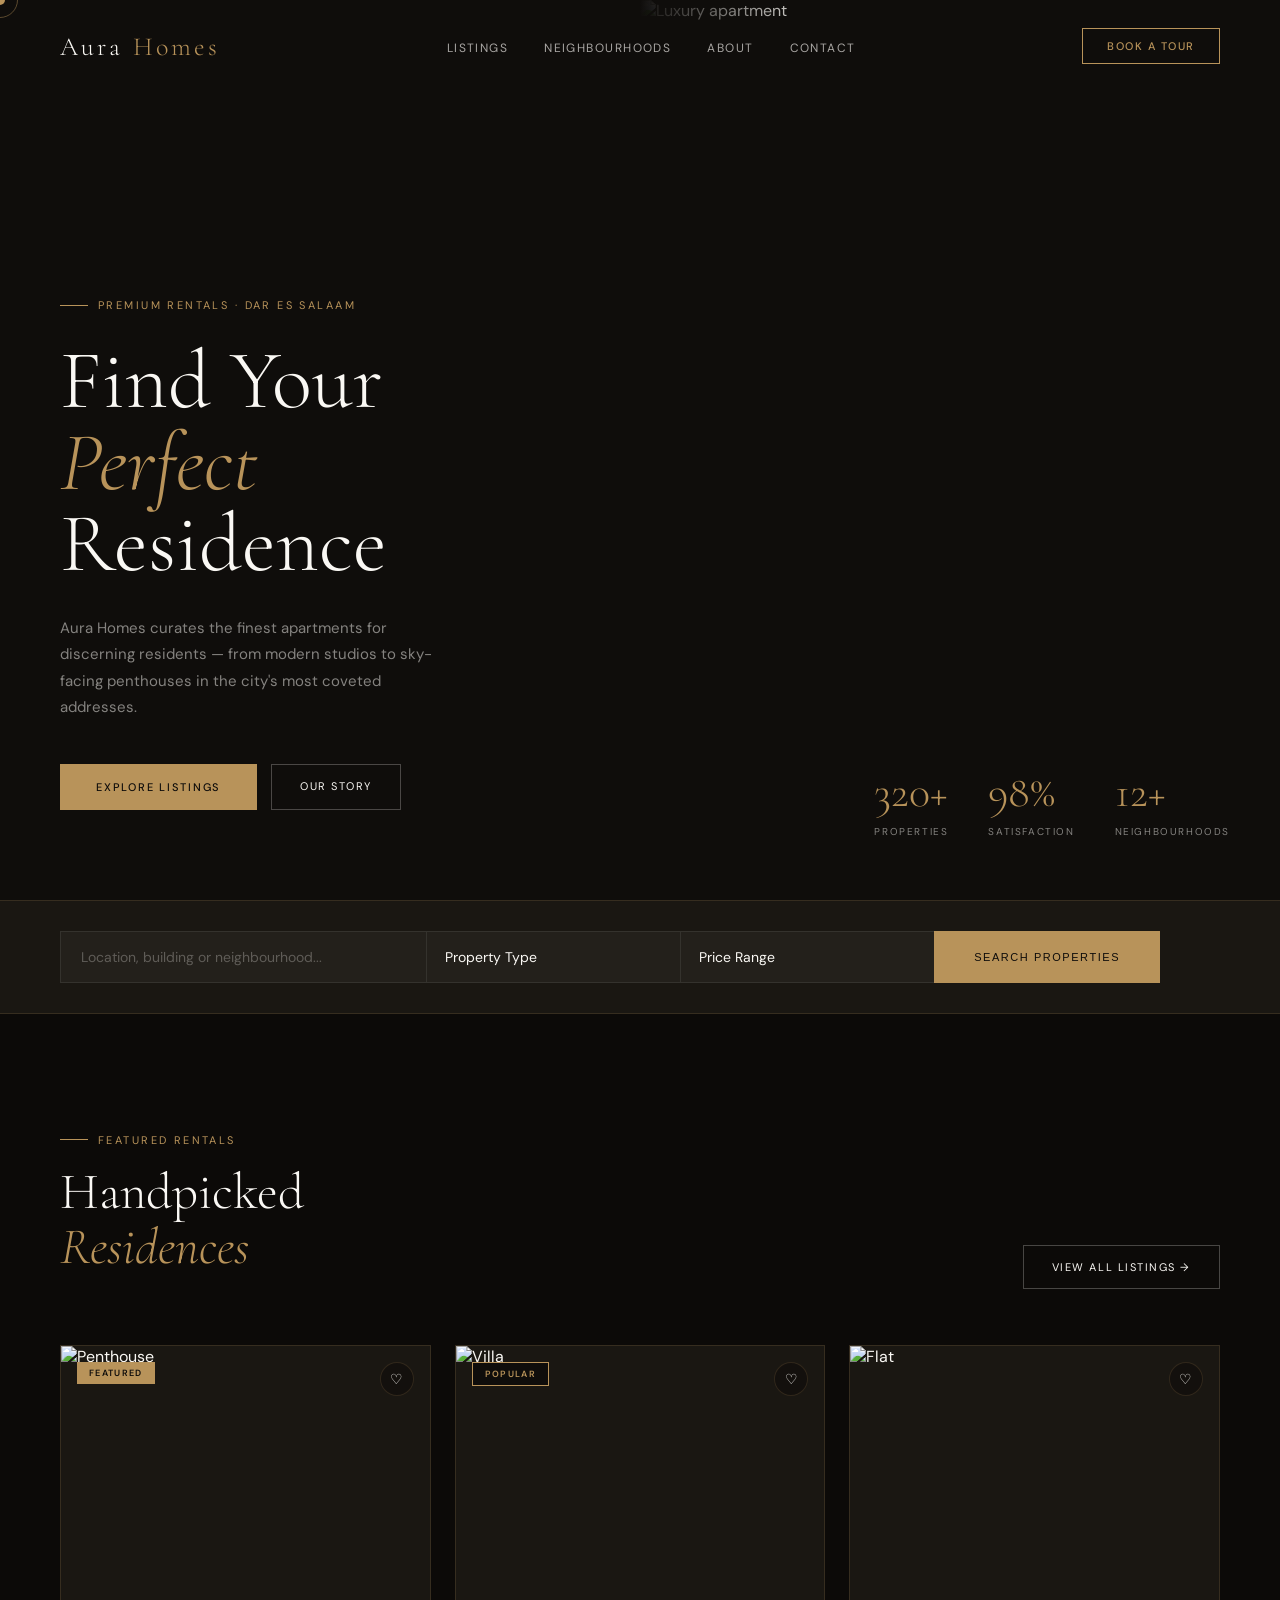
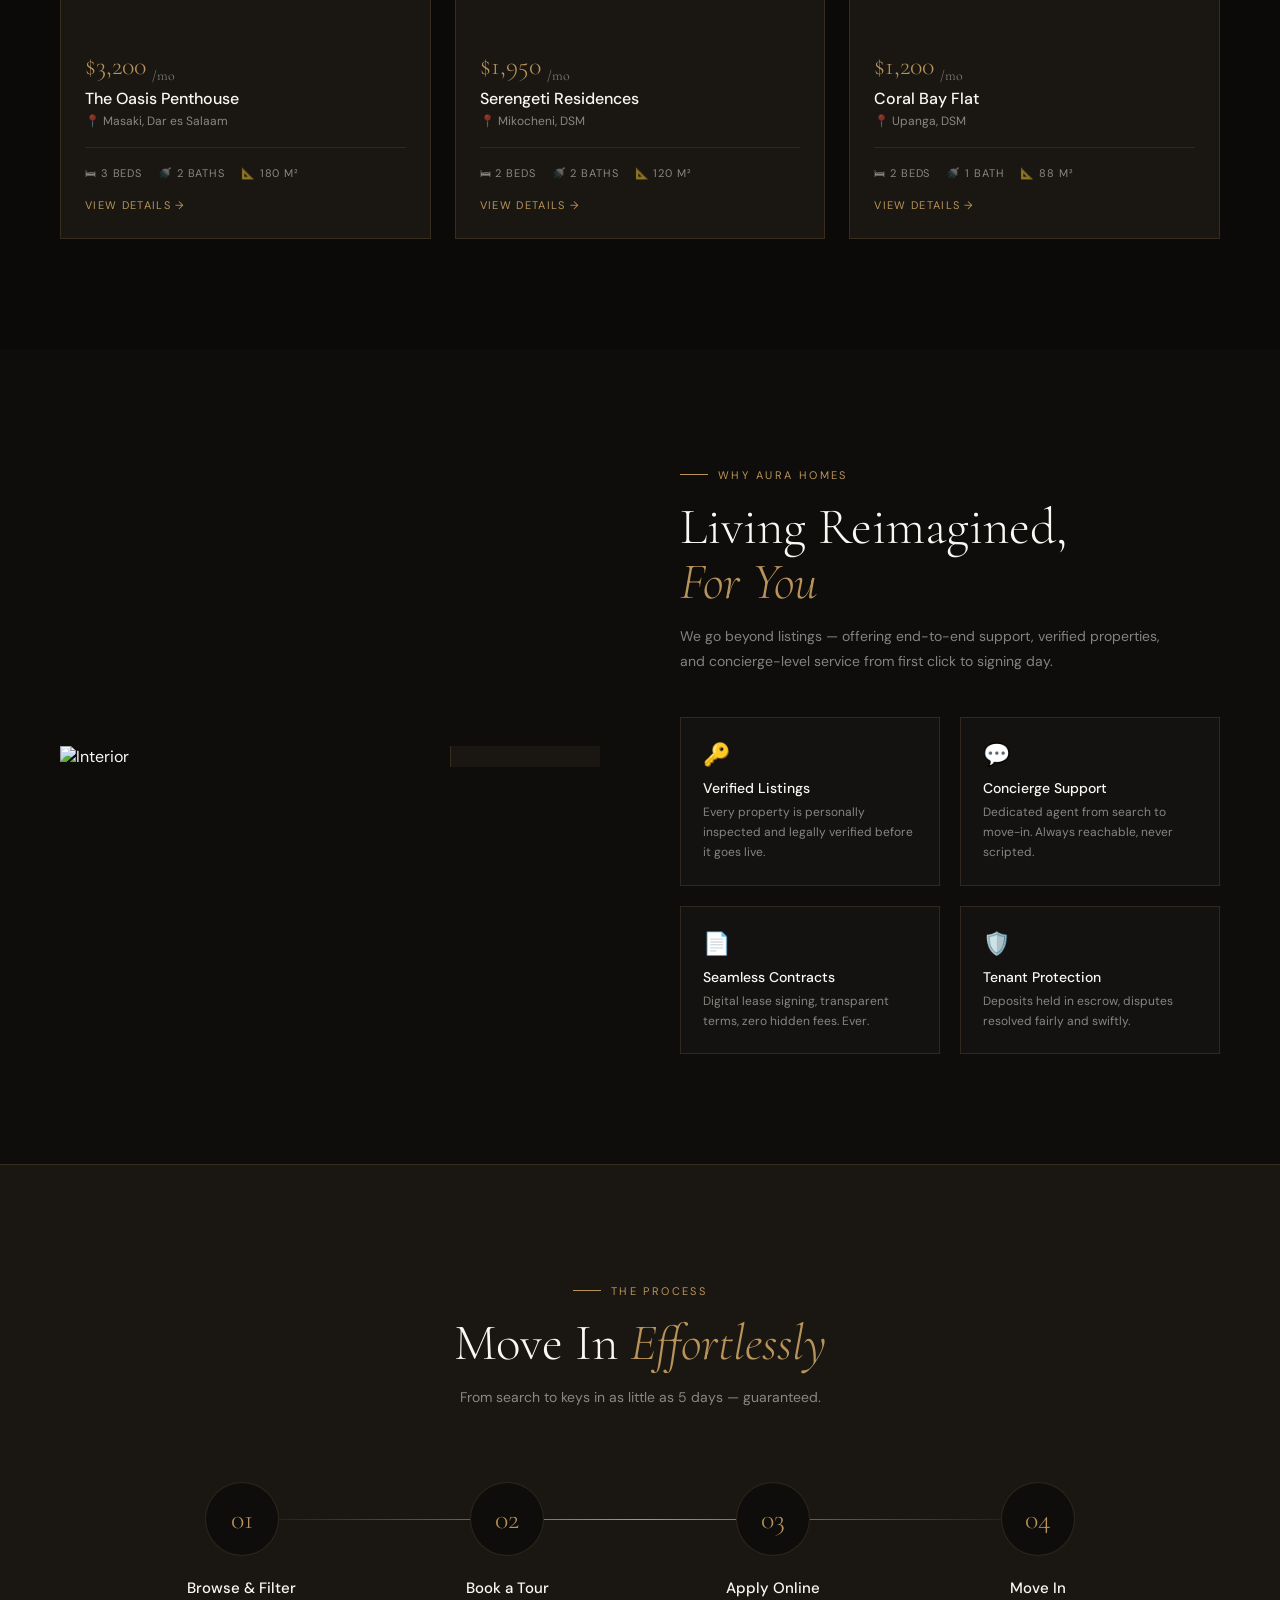
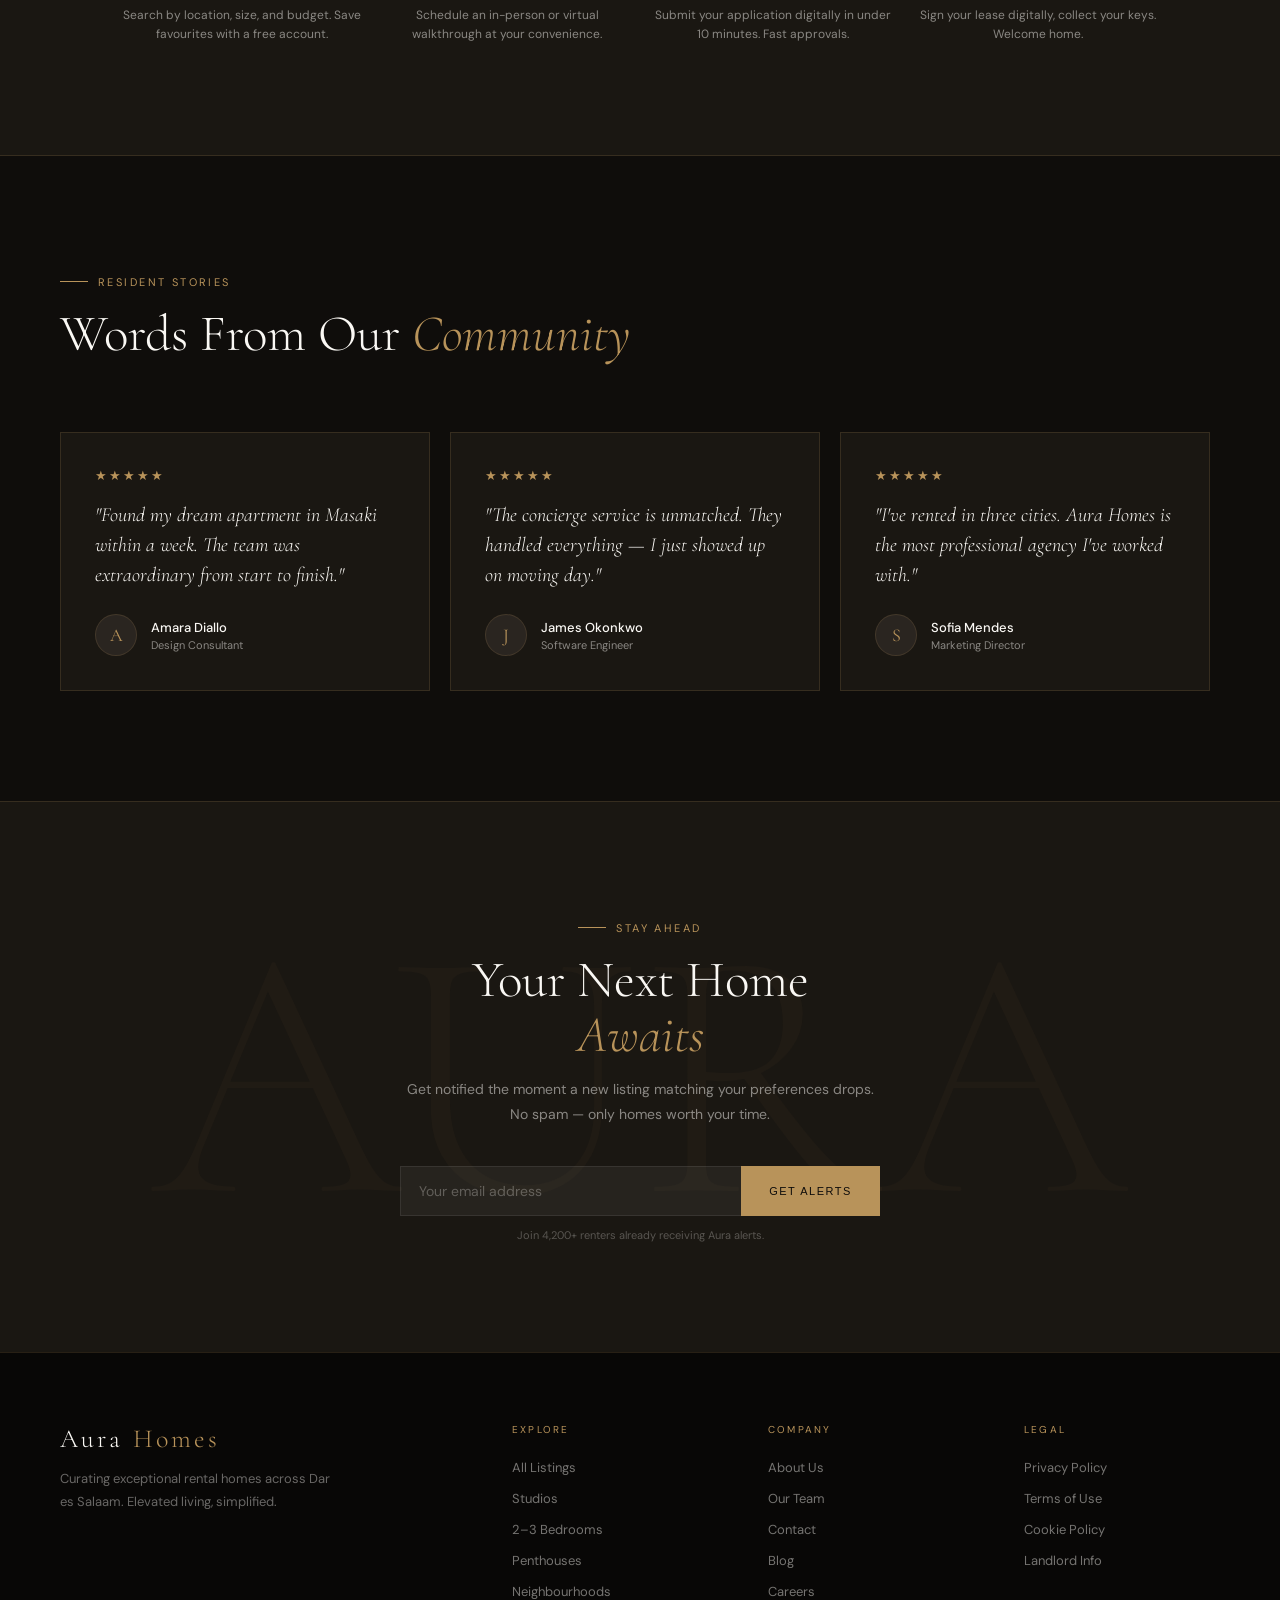
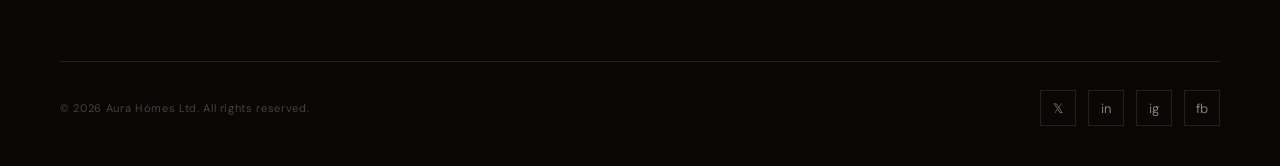
==== commit 281621ac: "Add files via upload" ====
--- a/index.html
+++ b/index.html
@@ -247,7 +247,7 @@
   <div style="overflow:hidden">
     <div class="testi-track">
       <div class="testi-card"><div class="stars">★★★★★</div><div class="testi-quote">"Found my dream apartment in Masaki within a week. The team was extraordinary from start to finish."</div><div class="testi-author"><div class="testi-av">A</div><div><div class="testi-name">Amara Diallo</div><div class="testi-role">Design Consultant</div></div></div></div>
-      <div class="testi-card"><div class="stars">★★★★★</div><div class="testi-quote">"The concierge service is unmatched. Kelvin Kaale handled everything — I just showed up on moving day."</div><div class="testi-author"><div class="testi-av">J</div><div><div class="testi-name">James Okonkwo</div><div class="testi-role">Software Engineer</div></div></div></div>
+      <div class="testi-card"><div class="stars">★★★★★</div><div class="testi-quote">"The concierge service is unmatched. They handled everything — I just showed up on moving day."</div><div class="testi-author"><div class="testi-av">J</div><div><div class="testi-name">James Okonkwo</div><div class="testi-role">Software Engineer</div></div></div></div>
       <div class="testi-card"><div class="stars">★★★★★</div><div class="testi-quote">"I've rented in three cities. Aura Homes is the most professional agency I've worked with."</div><div class="testi-author"><div class="testi-av">S</div><div><div class="testi-name">Sofia Mendes</div><div class="testi-role">Marketing Director</div></div></div></div>
       <div class="testi-card"><div class="stars">★★★★★</div><div class="testi-quote">"Transparent pricing, zero hidden charges, and a beautiful apartment. What more could you ask?"</div><div class="testi-author"><div class="testi-av">K</div><div><div class="testi-name">Kwame Asante</div><div class="testi-role">Finance Analyst</div></div></div></div>
       <div class="testi-card"><div class="stars">★★★★★</div><div class="testi-quote">"Relocated from Nairobi and they made the entire process feel simple. Truly above and beyond."</div><div class="testi-author"><div class="testi-av">N</div><div><div class="testi-name">Naledi Khumalo</div><div class="testi-role">NGO Director</div></div></div></div>
